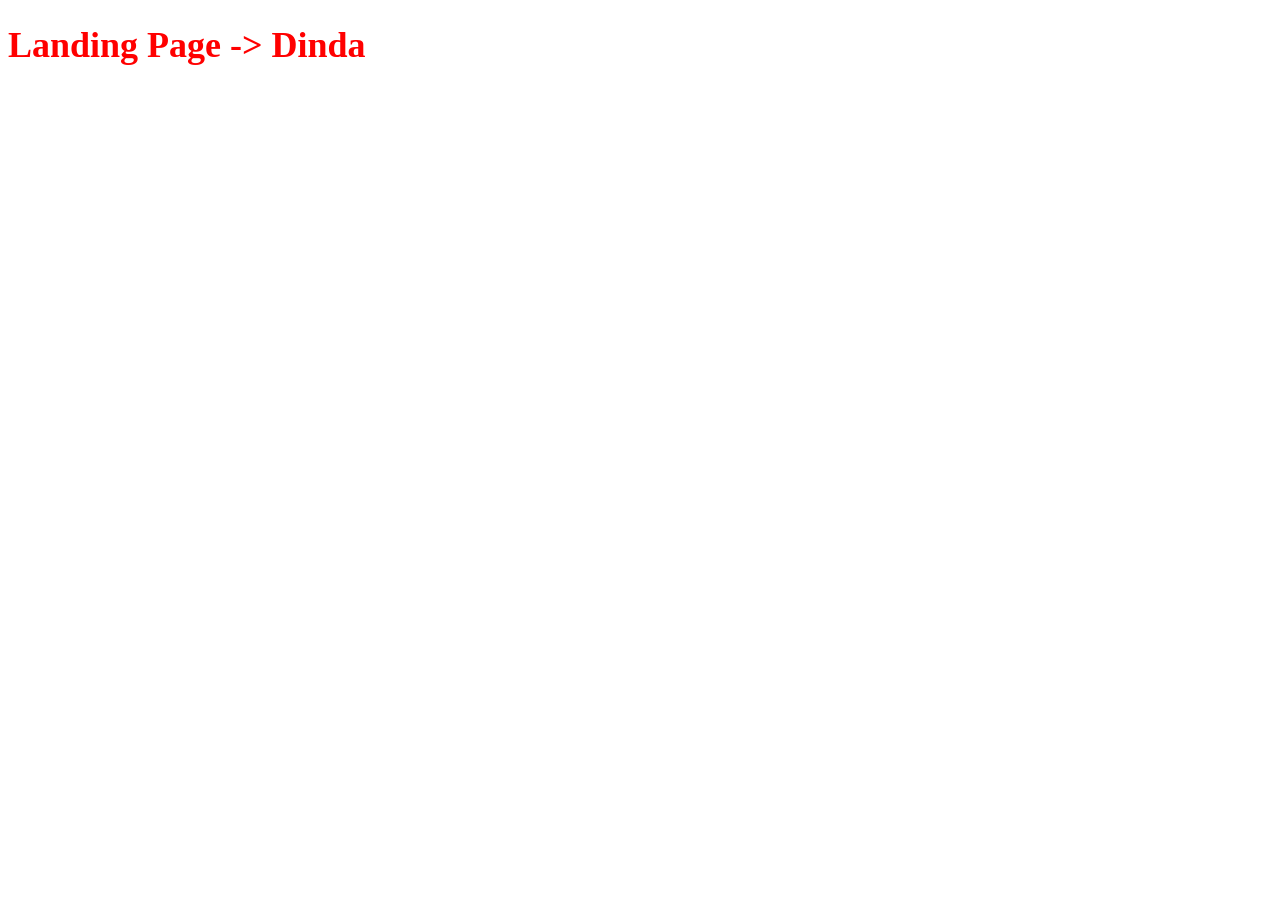
==== index.html @ 6ffd205a "project initialization" ====
<!DOCTYPE html>
<html lang="en">
<head>
    <meta charset="UTF-8">
    <meta name="viewport" content="width=device-width, initial-scale=1.0">
    <link rel="stylesheet" href="styles/dinda-styling.css">
    <title>Hirent's Landing Page</title>
</head>
<body>
    <h1 class="title">Landing Page -> Dinda</h1>
</body>
</html>
---- styles/dinda-styling.css ----
.title {
    color: red;
    font-size: 36px;
}
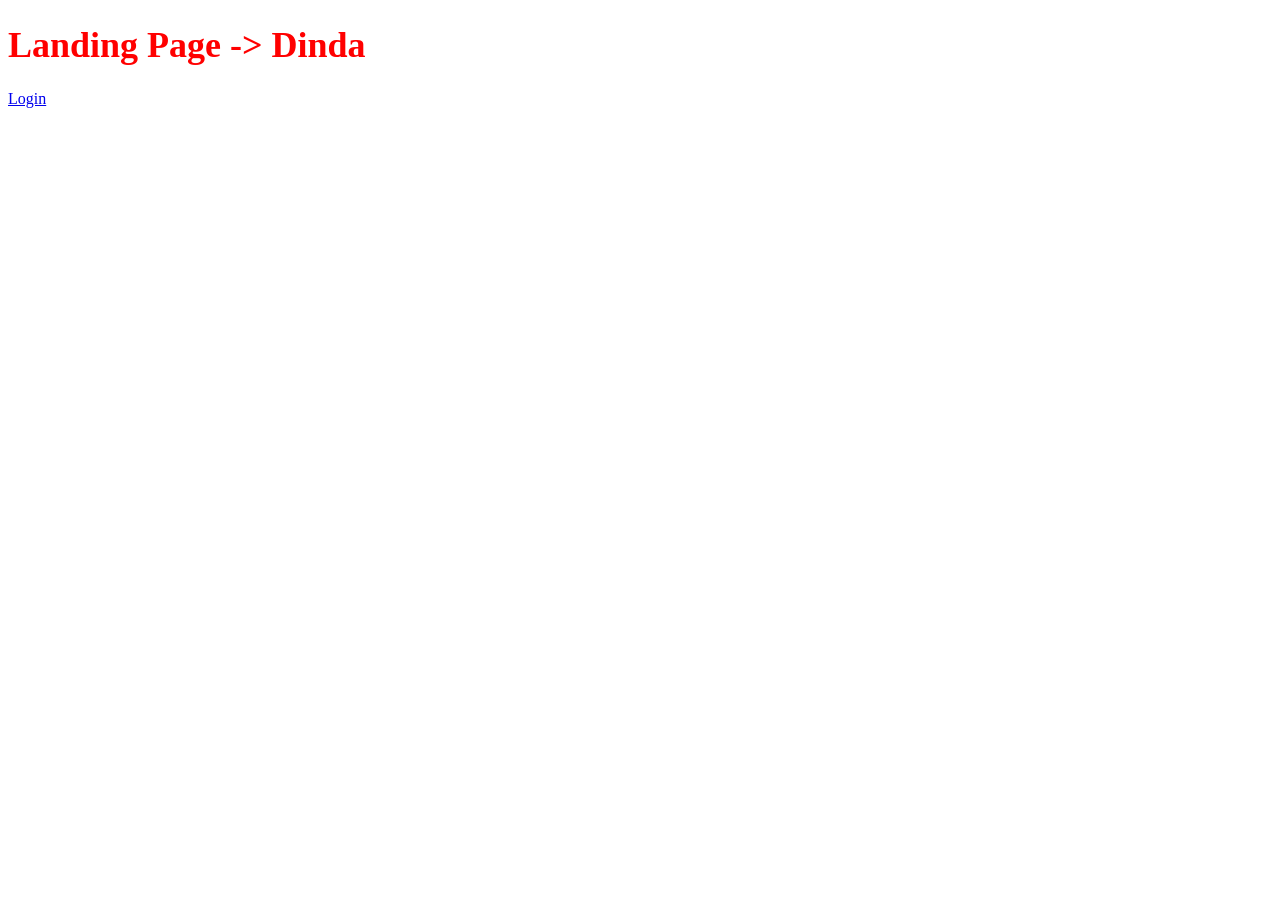
==== commit ef4bf5e6: "feat: link login page to product display page and product display page to product detail page" ====
--- a/index.html
+++ b/index.html
@@ -8,5 +8,6 @@
 </head>
 <body>
     <h1 class="title">Landing Page -> Dinda</h1>
+    <a href="login.html">Login</a>
 </body>
 </html>
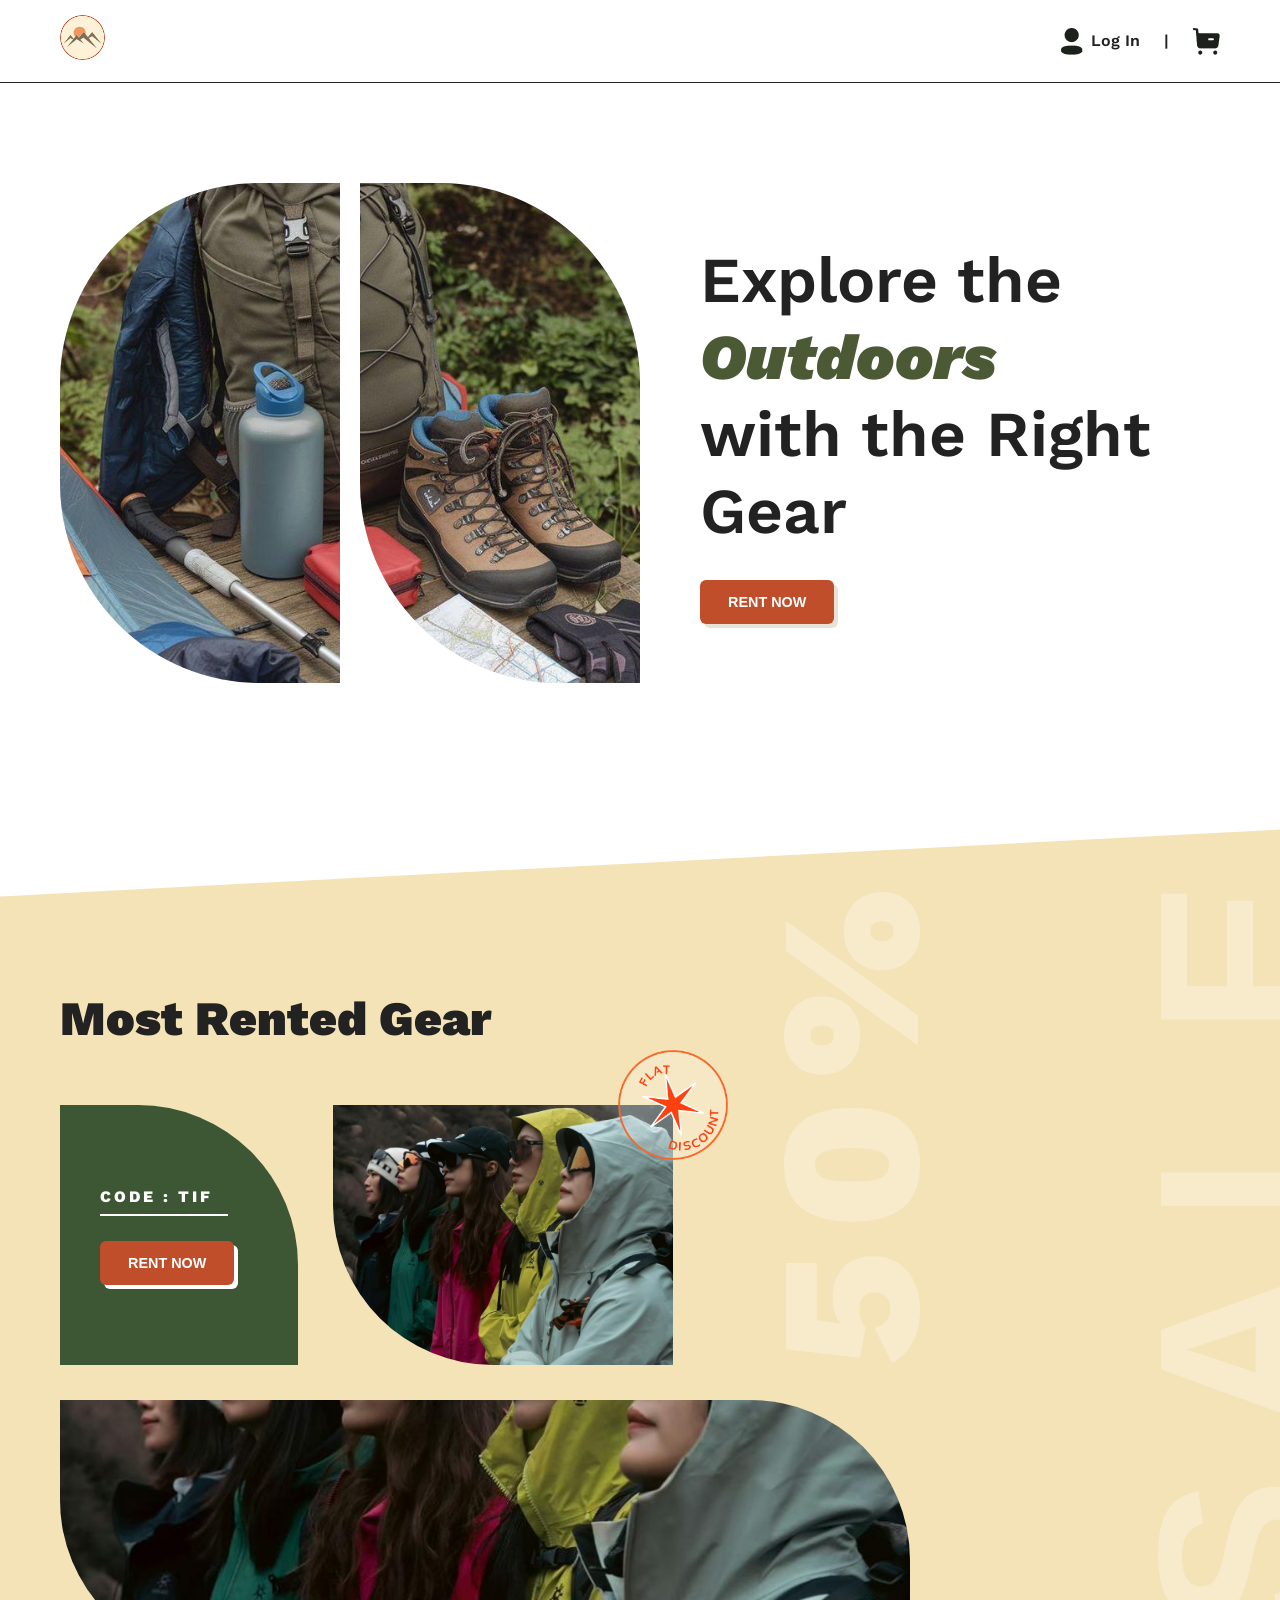
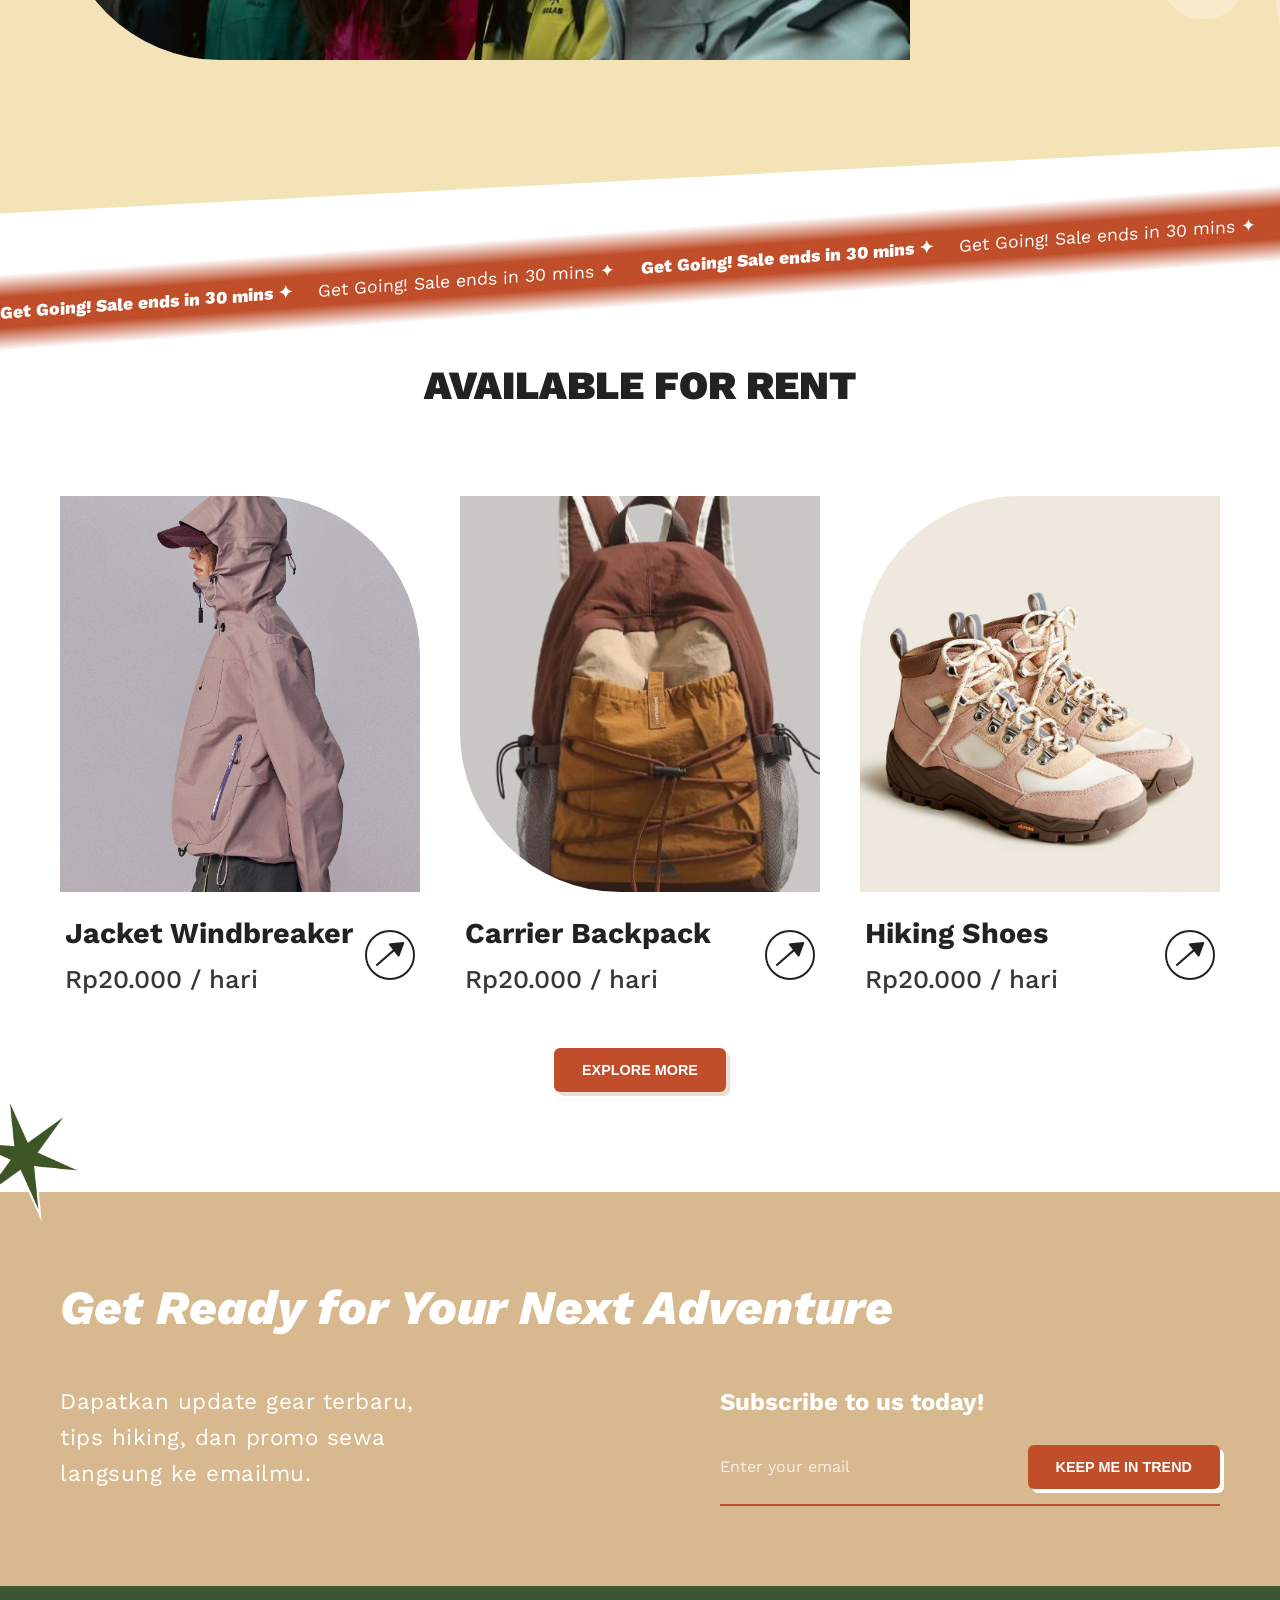
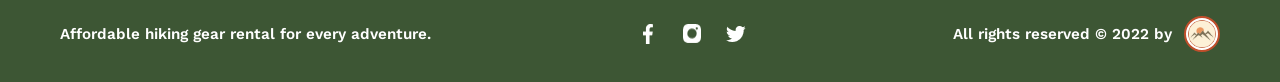
==== commit fb543294: "landing page + connect to login done" ====
--- a/index.html
+++ b/index.html
@@ -3,11 +3,155 @@
 <head>
     <meta charset="UTF-8">
     <meta name="viewport" content="width=device-width, initial-scale=1.0">
+    <title>HIRENT</title>
+    <link href="https://fonts.googleapis.com/css2?family=Work+Sans:wght@400;600;800;900&display=swap" rel="stylesheet">
     <link rel="stylesheet" href="styles/dinda-styling.css">
-    <title>Hirent's Landing Page</title>
+    <link href="assets/logo.png" rel="icon">
 </head>
 <body>
-    <h1 class="title">Landing Page -> Dinda</h1>
-    <a href="login.html">Login</a>
+
+    <header class="header">
+        <div class="container header__content">
+            <a href="#" class="logo"><img src="assets/logo.png" alt="Logo"></a>
+            <nav class="nav">
+                <a href="login.html" class="nav__link"><img src="assets/icons/profile.png" alt=""> Log In</a>
+                <span class="nav__divider">|</span>
+                <a href="login.html" class="nav__link"><img src="assets/icons/cart.png" alt="Cart"></a>
+            </nav>
+        </div>
+    </header>
+
+    <main>
+        <section class="hero">
+            <div class="container hero__grid">
+                <div class="hero__visual">
+                    <div class="hero__window hero__window--left">
+                        <img src="assets/hero.jpeg" alt="Hiking gear" class="hero__img">
+                    </div>
+                    <div class="hero__window hero__window--right">
+                        <img src="assets/hero.jpeg" alt="Hiking gear" class="hero__img">
+                    </div>
+                </div>
+                <div class="hero__text">
+                    <h1>Explore the<br><span class="highlight">Outdoors</span><br>with the Right Gear</h1>
+                    <button class="btn btn--primary shadow--light">RENT NOW</button>
+                </div>
+            </div>
+            <img src="assets/icons/Star.png" alt="" class="hero__star">
+        </section>
+
+        <section class="promo">
+            <div class="container promo__content">
+                <h2 class="promo__title">Most Rented Gear</h2>
+                <div class="promo__grid">
+                    <div class="promo__row">
+                        <div class="promo__box-info">
+                            <div class="promo__code">CODE : TIF</div>
+                            <button class="btn btn--primary shadow--white">RENT NOW</button>
+                        </div>
+                        <div class="promo__visual-small">
+                            <div class="promo__mask promo__mask--top">
+                                <img src="assets/section2.jpeg" alt="Gear">
+                            </div>
+                            <img src="assets/badge.png" alt="Discount" class="promo__badge">
+                        </div>
+                    </div>
+                    <div class="promo__row">
+                        <div class="promo__mask promo__mask--bottom">
+                            <img src="assets/section2.jpeg" alt="Wide Gear">
+                        </div>
+                    </div>
+                </div>
+                <div class="promo__watermark">
+                    <span class="promo__watermark-pct">50%</span>
+                    <span class="promo__watermark-txt">SALE</span>
+                </div>
+            </div>
+        </section>
+
+        <div class="marquee">
+            <div class="marquee__inner">
+                <span>Get Going! Sale ends in 30 mins ✦ </span>
+                <span>Get Going! Sale ends in 30 mins ✦ </span>
+                <span>Get Going! Sale ends in 30 mins ✦ </span>
+                <span>Get Going! Sale ends in 30 mins ✦ </span>
+            </div>
+        </div>
+
+        <section class="catalog">
+            <div class="container">
+                <h2 class="catalog__title">AVAILABLE FOR RENT</h2>
+                <div class="catalog__grid">
+                    <article class="product-card">
+                        <div class="product-card__mask shape-1"><img src="assets/jacket_windbraker.jpeg" alt="Jacket"></div>
+                        <div class="product-card__info">
+                            <div><h3>Jacket Windbreaker</h3><p>Rp20.000 / hari</p></div>
+                            <button class="btn-arrow"><img src="assets/icons/arrow.png" alt=""></button>
+                        </div>
+                    </article>
+                    <article class="product-card">
+                        <div class="product-card__mask shape-2"><img src="assets/backpack.jpeg" alt="Backpack"></div>
+                        <div class="product-card__info">
+                            <div><h3>Carrier Backpack</h3><p>Rp20.000 / hari</p></div>
+                            <button class="btn-arrow"><img src="assets/icons/arrow.png" alt=""></button>
+                        </div>
+                    </article>
+                    <article class="product-card">
+                        <div class="product-card__mask shape-3"><img src="assets/sepatu.jpeg" alt="Shoes"></div>
+                        <div class="product-card__info">
+                            <div><h3>Hiking Shoes</h3><p>Rp20.000 / hari</p></div>
+                            <button class="btn-arrow"><img src="assets/icons/arrow.png" alt=""></button>
+                        </div>
+                    </article>
+                </div>
+                <button class="btn btn--primary shadow--light">EXPLORE MORE</button>
+            </div>
+            <img src="assets/icons/star2.png" alt="" class="catalog__star">
+        </section>
+
+        <main>
+        <section class="newsletter">
+            <div class="container">
+                <h2 class="newsletter__heading">Get Ready for Your Next Adventure</h2>
+                
+                <div class="newsletter__content">
+                    <div class="newsletter__text">
+                        <p>Dapatkan update gear terbaru,<br>tips hiking, dan promo sewa<br>langsung ke emailmu.</p>
+                    </div>
+                    
+                    <form class="newsletter__form">
+                        <label>Subscribe to us today!</label>
+                        <div class="newsletter__input-group">
+                            <input type="email" placeholder="Enter your email" required>
+                            <button type="submit" class="btn btn--primary shadow--white">KEEP ME IN TREND</button>
+                        </div>
+                    </form>
+                </div>
+            </div>
+        </section>
+    </main>
+
+    <footer class="footer">
+        <div class="container footer__content">
+            <p class="footer__tagline">Affordable hiking gear rental for every adventure.</p>
+            
+            <div class="footer__socials">
+                <a href="#" aria-label="Facebook">
+                    <img src="assets/icons/facebook.png" alt="Facebook">
+                </a>
+                <a href="#" aria-label="Instagram">
+                    <img src="assets/icons/instagram.png" alt="Instagram">
+                </a>
+                <a href="#" aria-label="Twitter">
+                    <img src="assets/icons/twitter.png" alt="Twitter">
+                </a>
+            </div>
+            
+            <div class="footer__copyright">
+                <span>All rights reserved &copy; 2022 by</span> 
+                <img src="assets/logo.png" alt="Company Logo" class="footer__logo">
+            </div>
+        </div>
+    </footer>
 </body>
 </html>
--- a/styles/dinda-styling.css
+++ b/styles/dinda-styling.css
@@ -1,4 +1,687 @@
-.title {
-    color: red;
-    font-size: 36px;
+/* ================= VARIABLES ================= */
+:root {
+    --clr-bg: #FFFFFF;
+    --clr-dark: #222;
+    --clr-green: #4b5a34;
+    --clr-green-deep: #3d5634;
+    --clr-orange: #c04e2b;
+    --clr-orange-hover: #a84224;
+    --clr-promo: #f4e3b7;
+    --clr-news: #d8b88e;
+    --shadow-light: #e8e1d5;
+}
+
+* { 
+    margin: 0; 
+    padding: 0; 
+    box-sizing: border-box; 
+}
+
+body { 
+    font-family: 'Work Sans', sans-serif; 
+    background: var(--clr-bg); 
+    color: var(--clr-dark); 
+    line-height: 1.5; 
+    overflow-x: hidden; 
+}
+
+a { 
+    text-decoration: none; 
+    color: inherit; 
+}
+
+.container { 
+    width: 100%; 
+    max-width: 1200px; 
+    margin: 0 auto; 
+    padding: 0 20px; 
+}
+
+/* ================= COMPONENTS (BUTTONS) ================= */
+.btn {
+    display: inline-block; 
+    padding: 14px 28px; 
+    font-weight: 800; 
+    font-size: 0.9rem;
+    cursor: pointer; 
+    border-radius: 6px; 
+    border: none; 
+    text-transform: uppercase; 
+    transition: 0.2s ease;
+}
+
+.btn--primary { 
+    background: var(--clr-orange); 
+    color: white; 
+}
+
+.shadow--light { 
+    box-shadow: 4px 4px 0 var(--shadow-light); 
+}
+
+.shadow--white { 
+    box-shadow: 4px 4px 0 white; 
+}
+
+.btn--primary:hover { 
+    background: var(--clr-orange-hover); 
+    transform: translate(2px, 2px); 
+}
+
+.btn.shadow--light:hover {
+    box-shadow: 2px 2px 0 var(--shadow-light);
+}
+
+.btn.shadow--white:hover {
+    box-shadow: 2px 2px 0 white;
+}
+
+.btn--primary:active {
+    transform: translate(4px, 4px);
+}
+
+.btn.shadow--light:active,
+.btn.shadow--white:active {
+    box-shadow: 0 0 0 transparent;
+}
+
+/* ================= HEADER ================= */
+.header { 
+    border-bottom: 1px solid var(--clr-dark); 
+    padding: 15px 0; 
+}
+
+.header__content { 
+    display: flex; 
+    justify-content: space-between; 
+    align-items: center; 
+}
+
+.logo img { 
+    width: 45px; 
+    height: 45px; 
+    border-radius: 50%; 
+    object-fit: contain; 
+}
+
+.nav { 
+    display: flex; 
+    align-items: center; 
+    gap: 1.5rem; 
+    font-weight: 600; 
+}
+
+.nav__link { 
+    display: flex; 
+    align-items: center; 
+    gap: 8px; 
+}
+
+.nav__icon { 
+    width: 20px; 
+    height: 20px; 
+}
+
+/* ================= HERO ================= */
+.hero { 
+    padding: 100px 0; 
+    position: relative; 
+}
+
+.hero__grid { 
+    display: flex; 
+    align-items: center; 
+    gap: 60px; 
+}
+
+.hero__visual { 
+    flex: 0 0 50%; 
+    display: flex; 
+    gap: 20px; 
+    height: 500px; 
+}
+
+.hero__window { 
+    flex: 1; 
+    height: 100%; 
+    position: relative; 
+    overflow: hidden; 
+    background: #ddd; 
+}
+
+.hero__window--left { 
+    border-radius: 200px 0 0 200px; 
+}
+
+.hero__window--right { 
+    border-radius: 0 200px 0 200px; 
+}
+
+.hero__img { 
+    position: absolute; 
+    top: 0; 
+    height: 100%; 
+    width: 220%; 
+    object-fit: cover; 
+}
+
+.hero__window--right .hero__img { 
+    right: 0; 
+}
+
+.hero__text h1 { 
+    font-size: clamp(3rem, 5vw, 4.5rem); 
+    line-height: 1.2; 
+    margin-bottom: 30px; 
+    font-weight: 600; 
+}
+
+.highlight { 
+    color: var(--clr-green); 
+    font-style: italic; 
+    font-weight: 900; 
+}
+
+.hero__star { 
+    position: absolute; 
+    bottom: 0; 
+    right: -10px; 
+    width: 110px; 
+    transform: rotate(10deg); 
+}
+
+/* ================= PROMO ================= */
+.promo { 
+    background: var(--clr-promo); 
+    padding: 120px 0; 
+    position: relative; 
+    transform: skewY(-3deg); 
+    margin-top: 80px; 
+    overflow: hidden; 
+}
+
+.promo__content { 
+    transform: skewY(3deg); 
+    position: relative; 
+}
+
+.promo__title { 
+    font-size: 3rem; 
+    font-weight: 900; 
+    margin-bottom: 50px; 
+}
+
+.promo__grid { 
+    display: flex; 
+    flex-direction: column; 
+    gap: 35px; 
+    max-width: 850px; 
+}
+
+.promo__row { 
+    display: flex; 
+    gap: 35px; 
+    height: 260px; 
+    justify-content: flex-start; 
+}
+
+.promo__box-info { 
+    flex: 0 0 28%; 
+    background: var(--clr-green-deep); 
+    padding: 40px; 
+    border-radius: 0 160px 0 0; 
+    display: flex; 
+    flex-direction: column; 
+    justify-content: center; 
+    align-items: flex-start; 
+}
+
+.promo__code { 
+    color: white; 
+    font-weight: 800; 
+    letter-spacing: 3px; 
+    border-bottom: 2px solid white; 
+    margin-bottom: 25px; 
+    padding-bottom: 5px; 
+    padding-right: 15px; 
+}
+
+.promo__visual-small { 
+    flex: 0 0 40%; 
+    position: relative; 
+    margin-right: auto; 
+}
+
+.promo__mask { 
+    width: 100%; 
+    height: 100%; 
+    overflow: hidden; 
+}
+
+.promo__mask--top { 
+    border-radius: 0 0 0 160px; 
+}
+
+.promo__mask--bottom { 
+    width: 100%; 
+    border-radius: 0 160px 0 160px; 
+}
+
+.promo__mask img { 
+    width: 100%; 
+    height: 100%; 
+    object-fit: cover; 
+}
+
+.promo__badge { 
+    position: absolute; 
+    top: -90px; 
+    right: -90px; 
+    width: 180px; 
+    z-index: 10; 
+}
+
+/* ================= WATERMARK ================= */
+.promo__watermark {
+    position: absolute;
+    top: 0;
+    right: 0;
+    width: 100%;
+    height: 100%;
+    pointer-events: none; 
+}
+
+.promo__watermark-pct {
+    position: absolute;
+    transform: rotate(-90deg);
+    transform-origin: center;
+    top: 5%;      
+    right: 140px; 
+    font-family: "Work Sans", sans-serif;
+    font-size: 200px;
+    letter-spacing: 20px;
+    font-weight: 800;
+    color: rgba(255, 255, 255, 0.3);
+    mix-blend-mode: overlay;
+    line-height: 1;
+    margin: 0;
+}
+
+.promo__watermark-txt {
+    position: absolute;
+    transform: rotate(-90deg);
+    transform-origin: center;
+    top: 20%;      
+    right: -400px; 
+    font-family: "Verdana", sans-serif;
+    font-size: 233px;
+    font-weight: 600;
+    letter-spacing: 44px;
+    color: rgba(255, 255, 255, 0.3);
+    mix-blend-mode: overlay;
+    line-height: 1;
+    margin: 0;
+}
+
+/* ================= MARQUEE ================= */
+.marquee { 
+    background: linear-gradient(
+        to bottom, 
+        transparent 0%, 
+        var(--clr-orange) 30%, 
+        var(--clr-orange) 70%, 
+        transparent 100%
+    ); 
+    padding: 25px 0; 
+    transform: skewY(-4deg) translateY(50px); 
+    overflow: hidden; 
+}
+
+.marquee__inner { 
+    white-space: nowrap; 
+    animation: scroll 20s linear infinite; 
+    display: inline-block; 
+}
+
+.marquee__inner span { 
+    color: white; 
+    padding-right: 20px; 
+    font-size: 1.1rem; 
+}
+
+.marquee__inner span:nth-child(odd) { 
+    font-weight: 800; 
+}
+
+.marquee__inner span:nth-child(even) { 
+    font-weight: 400; 
+}
+
+@keyframes scroll { 
+    from { transform: translateX(0); } 
+    to { transform: translateX(-50%); } 
+}
+
+/* ================= CATALOG ================= */
+.catalog { 
+    padding: 100px 0; 
+    text-align: center; 
+    position: relative; 
+}
+
+.catalog__title { 
+    font-size: 2.5rem; 
+    font-weight: 900; 
+    margin-bottom: 80px; 
+}
+
+.catalog__grid { 
+    display: grid; 
+    grid-template-columns: repeat(auto-fit, minmax(300px, 1fr)); 
+    gap: 40px; 
+    margin-bottom: 50px; 
+}
+
+.catalog__star { 
+    position: absolute; 
+    bottom: -30px; 
+    left: 0; 
+    width: 90px; 
+}
+
+.product-card__mask { 
+    aspect-ratio: 1/1.1; 
+    overflow: hidden; 
+    background: #f0f0f0; 
+    margin-bottom: 20px; 
+}
+
+.product-card__mask img { 
+    width: 100%; 
+    height: 100%; 
+    object-fit: cover; 
+}
+
+.shape-1 { border-radius: 0 160px 0 0; }
+.shape-2 { border-radius: 0 0 0 160px; }
+.shape-3 { border-radius: 160px 0 0 0; }
+
+.product-card__info { 
+    display: flex; 
+    justify-content: space-between; 
+    align-items: center; 
+    text-align: left; 
+    padding: 0 5px; 
+}
+
+.product-card__info h3 { 
+    font-size: 1.8rem; 
+    font-weight: 700; 
+    margin-bottom: 4px; 
+}
+
+.product-card__info p { 
+    font-size: 1.6rem; 
+    font-weight: 500; 
+    opacity: 0.9; 
+}
+
+.btn-arrow { 
+    width: 50px; 
+    height: 50px; 
+    border-radius: 50%; 
+    border: 2px solid var(--clr-dark); 
+    background: white; 
+    cursor: pointer; 
+    transition: 0.2s ease; 
+}
+
+.btn-arrow:hover { 
+    transform: translate(2px, 2px); 
+    box-shadow: 2px 2px 0 var(--clr-dark); 
+}
+
+.btn-arrow:active {
+    transform: translate(4px, 4px);
+    box-shadow: 0 0 0 transparent;
+}
+
+/* ================= NEWSLETTER ================= */
+.newsletter { 
+    background: var(--clr-news); 
+    padding: 80px 0; 
+    color: white; 
+}
+
+.newsletter__heading { 
+    font-size: 3rem; 
+    font-style: italic; 
+    font-weight: 800;
+    margin-bottom: 40px; 
+}
+
+.newsletter__content { 
+    display: flex; 
+    justify-content: space-between; 
+    align-items: flex-start; 
+    gap: 40px; 
+}
+
+.newsletter__text p {
+    font-size: 1.4rem;
+    line-height: 1.6;
+    font-weight: 400;
+    letter-spacing: 0.5px;
+}
+
+.newsletter__form {
+    flex: 1;
+    max-width: 500px;
+}
+
+.newsletter__form label {
+    display: block;
+    font-size: 1.5rem;
+    font-weight: 700;
+    margin-bottom: 25px;
+}
+
+.newsletter__input-group { 
+    display: flex; 
+    border-bottom: 2px solid var(--clr-orange); 
+    padding-bottom: 15px; 
+    gap: 15px; 
+    align-items: center;
+}
+
+.newsletter__input-group input { 
+    background: transparent; 
+    border: none; 
+    outline: none; 
+    flex: 1; 
+    color: white; 
+    font-size: 1rem;
+    font-family: 'Work Sans', sans-serif;
+}
+
+.newsletter__input-group input::placeholder {
+    color: rgba(255, 255, 255, 0.8);
+}
+
+/* ================= FOOTER ================= */
+.footer { 
+    background: var(--clr-green-deep); 
+    color: white; 
+    padding: 30px 0; 
+}
+
+.footer__content { 
+    display: flex; 
+    justify-content: space-between; 
+    align-items: center; 
+}
+
+.footer__tagline {
+    font-weight: 600;
+    font-size: 0.95rem;
+}
+
+.footer__socials {
+    display: flex;
+    gap: 24px;
+    align-items: center;
+}
+
+.footer__socials a {
+    transition: opacity 0.2s ease;
+    display: flex;
+    align-items: center;
+}
+
+.footer__socials a:hover {
+    opacity: 0.8;
+}
+
+.footer__socials img {
+    width: 20px;
+    height: 20px;
+    object-fit: contain;
+}
+
+.footer__copyright {
+    display: flex;
+    align-items: center;
+    gap: 12px;
+    font-weight: 600;
+    font-size: 0.95rem;
+}
+
+.footer__logo { 
+    height: 36px; 
+    width: 36px;
+    border-radius: 50%; 
+    background: white; 
+    border: 2px solid var(--clr-orange); 
+    padding: 2px;
+    object-fit: contain;
+}
+
+/* ================= RESPONSIVE ================= */
+
+@media (max-width: 900px) {
+    /* --- GENERAL --- */
+    h1 { font-size: 2.5rem !important; }
+    h2 { font-size: 2.2rem !important; }
+    
+    /* --- HERO --- */
+    .hero__grid { 
+        flex-direction: column-reverse; 
+        text-align: center; 
+        gap: 40px;
+    }
+    
+    .hero__visual { 
+        width: 100%; 
+        height: 350px; 
+        flex: auto;
+    }
+    
+    .hero__window--left { border-radius: 100px 0 0 100px; }
+    .hero__window--right { border-radius: 0 100px 100px 0; }
+    
+    .hero__star { display: none; } 
+
+    /* --- PROMO --- */
+    .promo { 
+        padding: 60px 0; 
+        margin-top: 40px; 
+    }
+    
+    .promo__title { text-align: center; }
+    
+    .promo__row { 
+        flex-direction: column; 
+        height: auto; 
+        gap: 20px;
+    }
+
+    .promo__box-info { 
+        width: 100%; 
+        flex: auto;
+        align-items: center; 
+        text-align: center; 
+        border-radius: 20px; 
+        padding: 30px;
+    }
+
+    .promo__code { padding-right: 0; }
+
+    .promo__visual-small { 
+        width: 100%; 
+        flex: auto;
+        height: 250px; 
+    }
+
+    .promo__mask--top { border-radius: 20px; }
+    
+    .promo__mask--bottom { 
+        width: 100%; 
+        height: 250px; 
+        border-radius: 20px; 
+    }
+
+    .promo__watermark, 
+    .promo__badge { 
+        display: none; 
+    }
+}
+
+@media (max-width: 768px) {
+    /* --- HEADER --- */
+    .header__content {
+        flex-direction: column;
+        gap: 15px;
+    }
+
+    /* --- CATALOG --- */
+    .catalog__title { margin-bottom: 40px; }
+    .catalog__star { display: none; }
+
+    /* --- NEWSLETTER --- */
+    .newsletter__content {
+        flex-direction: column;
+        text-align: center;
+        align-items: center;
+    }
+    
+    .newsletter__form { width: 100%; }
+    
+    .newsletter__form label { margin-bottom: 15px; }
+
+    .newsletter__input-group {
+        flex-direction: column;
+        border-bottom: none;
+        gap: 15px;
+    }
+    
+    .newsletter__input-group input {
+        width: 100%;
+        padding: 15px;
+        text-align: center;
+        border: 1px solid rgba(255, 255, 255, 0.5);
+        border-radius: 6px;
+    }
+    
+    .newsletter__input-group button {
+        width: 100%;
+    }
+
+    /* --- FOOTER --- */
+    .footer__content {
+        flex-direction: column;
+        text-align: center;
+        gap: 25px;
+    }
+    
+    .footer__socials { justify-content: center; }
 }
